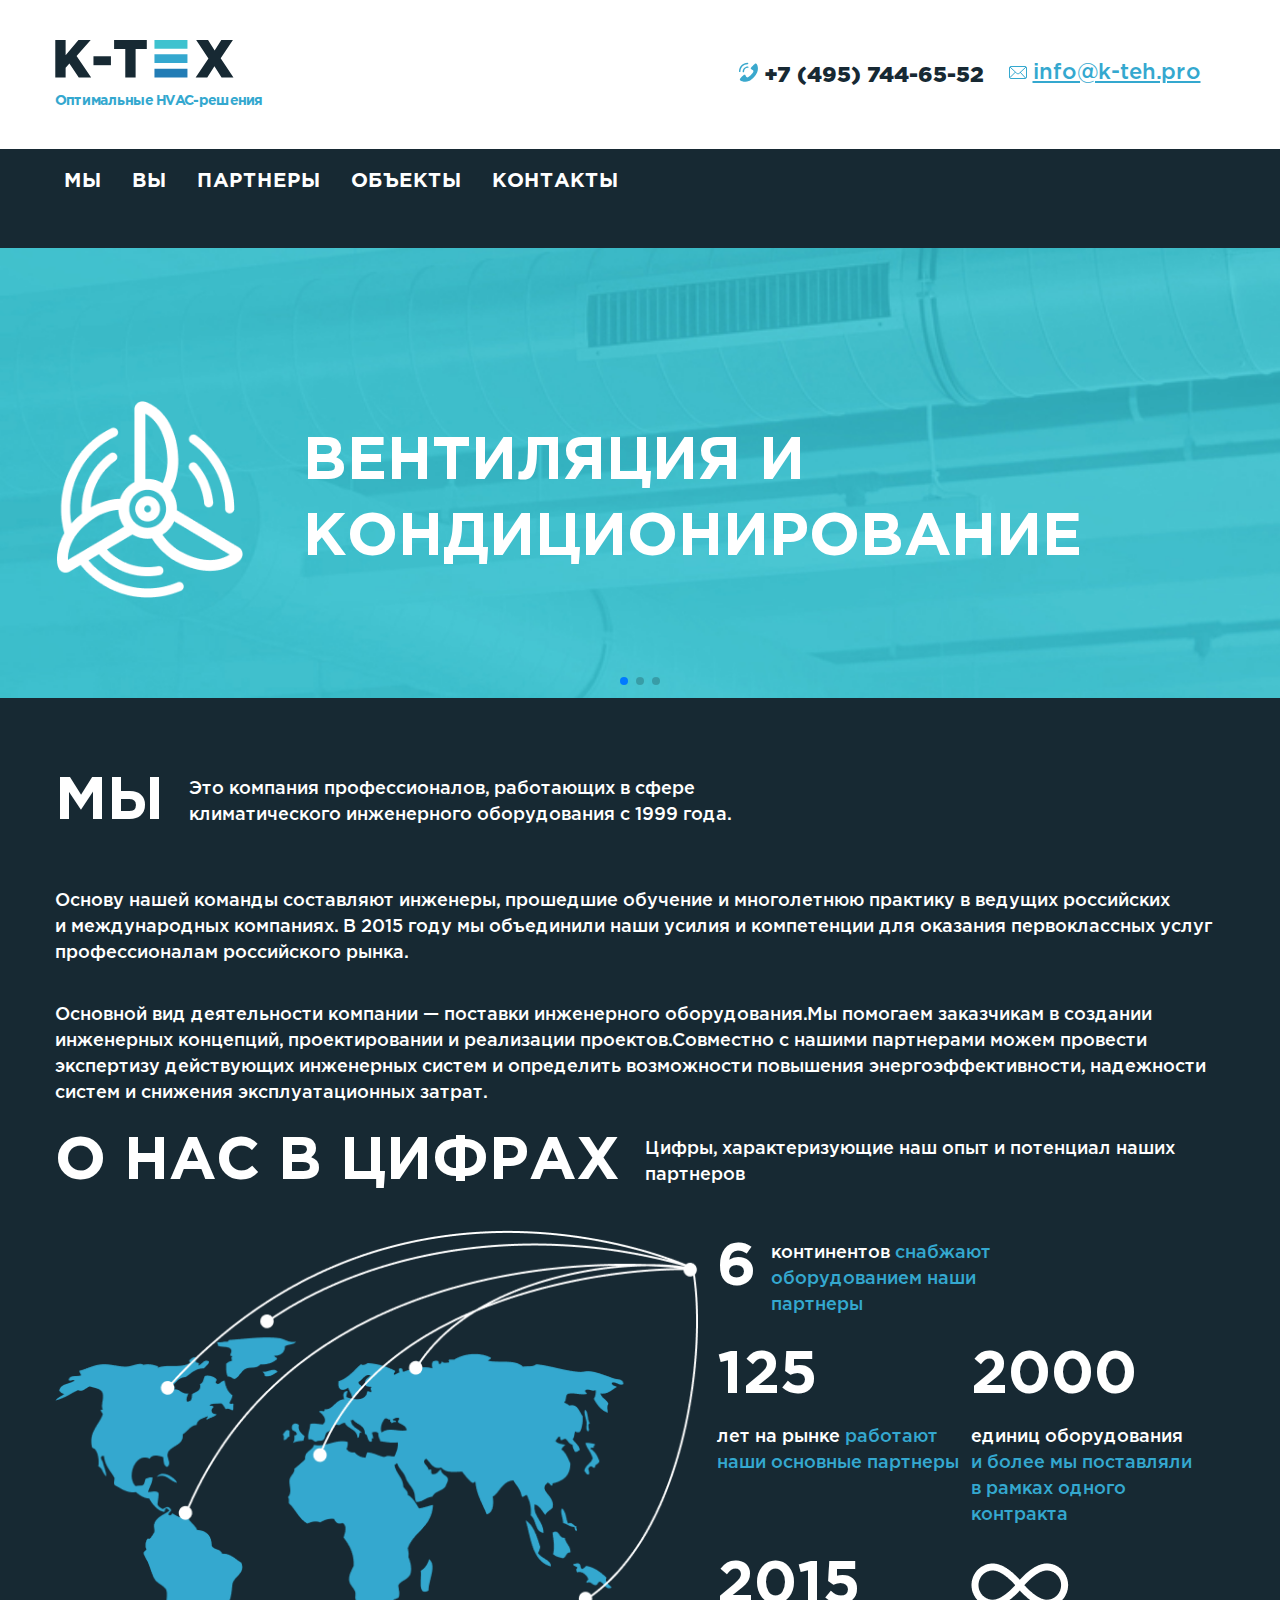
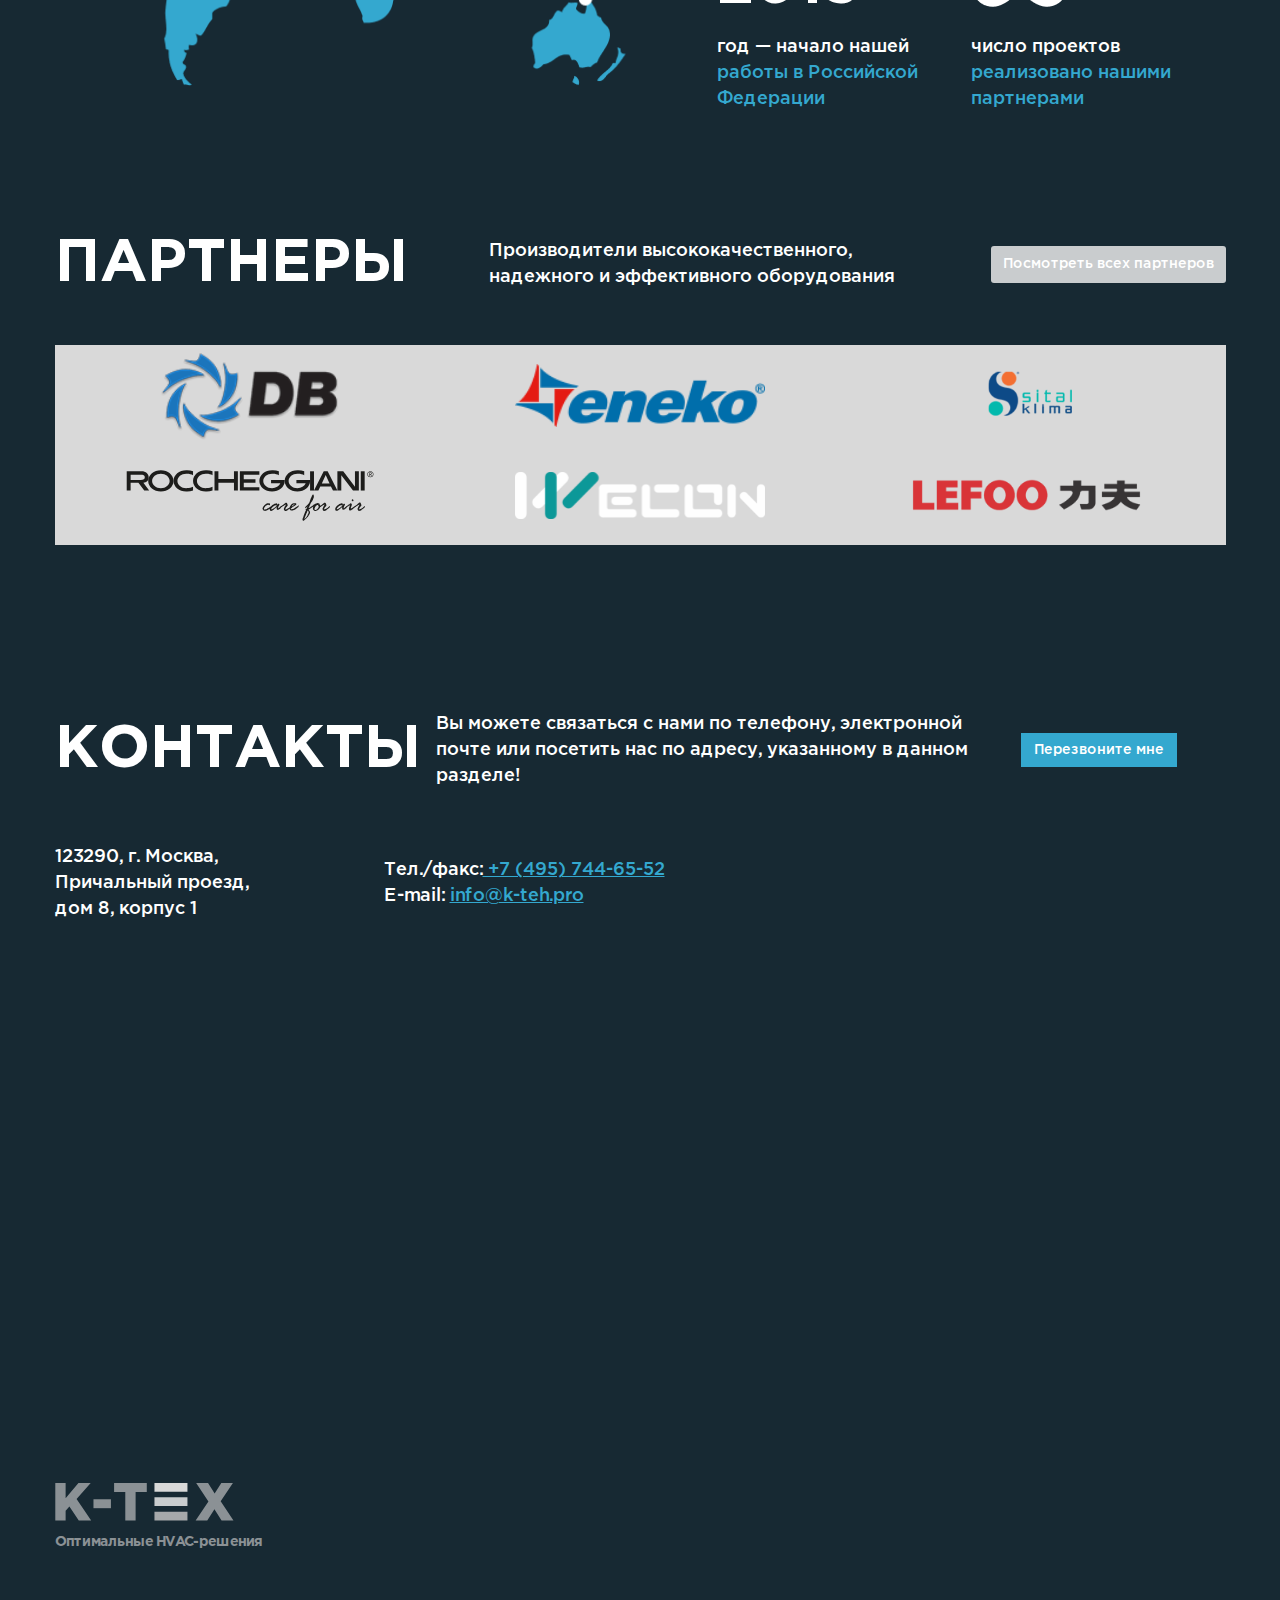
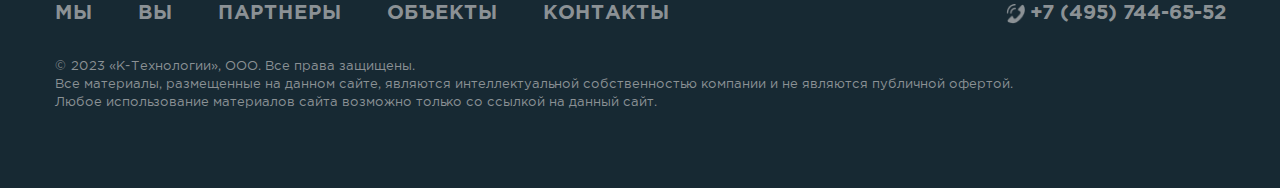
==== index.html @ 94452939 "Initial commit" ====
<!DOCTYPE html>
<html lang="ru">

<head>
  <meta charset="UTF-8">
  <meta name="viewport" content="width=device-width, initial-scale=1.0">
  <meta http-equiv="X-UA-Compatible" content="ie=edge">
  <link rel="icon" href="favicon.ico">
  <link rel="apple-touch-icon" href="images/favicons/apple-touch-icon.png"> 
  <link rel="manifest" href="manifest.webmanifest">
  <link rel="stylesheet" href="./fonts/fonts.css">
  <link rel="stylesheet" href="./index.css">
  <link rel="stylesheet" href="https://cdn.jsdelivr.net/npm/swiper@9/swiper-bundle.min.css" />

  <title>K-TEX</title>

</head>

<body class="body">
  <header>
    <div class="bg-white">
      <div class="container">
        <div class="header__wrap">
          <a href="/" class="logo">
            <img src="./images/logo.svg" alt="Логотип K-TEX">
            <p class="header__moto">Оптимальные HVAC-решения</p>
          </a>
        </div>
        <ul class="header__contacts">
          <li class="header__list">
            <a href="tel:+74957446552" class="header__list_tel"><img class="header__tel" src="./images/tel.svg"
                alt="Телефон компании">+7 (495) 744-65-52</a>
            <a href="tel:+74957446552" class="header__list_tel-mobile"><img class="header__tel" src="./images/tel.svg"
                alt="Телефон компании"></a>
          </li>

          <li class="header__list"><a href="#" class="header__list_mail"><img class="header__mail"
                src="./images/mail.svg" alt="Эл.почта компании">info@k-teh.pro</a>
          </li>
          <!--<li class="header__list"><a href="#"><img class="header__skype" src="./images/skype.svg"
              alt="skype компании"></a>
        </li> -->
        </ul>
        <!-- <button type="button" class="button header__button">Отправить запрос</button> -->
      </div>
    </div>

  </header>

  <div class="bg-black">
    <nav class="navbar">
      <div class="navbar__container">
      <div class="navbar__wrap">
      <div class="burger-menu" id="burger">
        <div class="line"></div>
        <div class="line"></div>
        <div class="line"></div>
      </div>
      <ul class="menu__list" id="menu">
        <li class="menu__list-item"><a class="menu__link" href="#we">мы</a></li>
        <li class="menu__list-item"><a class="menu__link" href="#">вы</a></li>
        <li class="menu__list-item"><a class="menu__link" href="#partners">партнеры</a></li>
        <li class="menu__list-item"><a class="menu__link" href="#">объекты</a></li>
        <li class="menu__list-item"><a class="menu__link" href="#contacts">Контакты</a></li>
      </ul>
    </div>
  </div>
    </nav>
    <div class="popup" id="popup"></div>

    <main class="content">
      <div class="swiper mySwiper">
        <div class="swiper-wrapper">
          <div class="swiper-slide slide1" style="background-image: url(./images/slider_vent.png);">
            <div class="swiper__container">
              <img class="swiper__icon" src="./images/slider-icon-vent.png" alt="">
              <h3 class="swiper__title">Вентиляция и кондициони&shy;рование</h3>
            </div>
          </div>
          <div class="swiper-slide slide2" style="background-image: url(./images/slider_holod.png);">
            <div class="swiper__container">
              <img class="swiper__icon" src="./images/slider-icon-holod.png" alt="">
              <h3 class="swiper__title">Холодоснаб&shy;жение</h3>
            </div>
          </div>
          <div class="swiper-slide slide3" style="background-image: url(./images/slider_prom.png);">
            <div class="swiper__container">
              <img class="swiper__icon" src="./images/slider-icon-prom.png" alt="">
              <h3 class="swiper__title">Оборудование для промыш&shy;ленности</h3>
            </div>
          </div>
        </div>
        <div class="swiper-pagination"></div>
      </div>

      <!-- О компании -->

      <div class="bg-black">
        <div class="company">
          <div class="company__header">
            <h3 class="company__header-main" id="we">Мы</h3>
            <p class="company__header-subheader">Это компания профессионалов, работающих в&nbsp;сфере климатического
              инженерного оборудования с&nbsp;1999&nbsp;года.</p>
          </div>
          <article class="company__text">Основу нашей команды составляют инженеры, прошедшие обучение и&nbsp;многолетнюю
            практику в&nbsp;ведущих российских и&nbsp;международных компаниях. В&nbsp;2015 году мы&nbsp;объединили наши
            усилия и&nbsp;компетенции для оказания первоклассных услуг профессионалам российского рынка.
          </article>

          <article class="company__text">Основной вид деятельности компании&nbsp;&mdash; поставки инженерного
            оборудования.Мы помогаем заказчикам в&nbsp;создании инженерных концепций, проектировании и&nbsp;реализации
            проектов.Совместно с&nbsp;нашими партнерами можем провести экспертизу действующих инженерных систем
            и&nbsp;определить возможности повышения энергоэффективности, надежности систем и&nbsp;снижения
            эксплуатационных затрат.
          </article>

          <div class="company__header">
            <h3 class="company__header-main">О&nbsp;нас в&nbsp;цифрах</h3>
            <p class="company__header-subheader">Цифры, характеризующие наш опыт и&nbsp;потенциал наших партнеров</p>
          </div>

          <!-- О нас -->

          <div class="info">
            <div class="company__wrapper">
              <img class="company__img-desktop" src="./images/map_globe.png" alt="карта мира">
              <img class="company__img-mobile" src="./images/globe_s.png" alt="карта мира">
            </div>
            <div class="company__wrapper">

              <div class="company__info">
                <p class="company__numbers">6</p>
                <p class="company__about">континентов
                  <span class="colortext">снабжают оборудованием наши партнеры</span>
                </p>
              </div>
              <div class="company__info">
                <div class="company__wrapper">
                  <p class="company__numbers">125</p>
                  <p class="company__about">лет на рынке
                    <span class="colortext">работают наши основные партнеры</span>
                  </p>
                </div>
                <div class="company__wrapper">
                  <p class="company__numbers">2000</p>
                  <p class="company__about">единиц оборудования
                    <span class="colortext">и&nbsp;более мы&nbsp;поставляли в&nbsp;рамках одного контракта</span>
                  </p>
                </div>
              </div>
              <div class="company__info">
                <div class="company__wrapper">
                  <p class="company__numbers">2015</p>
                  <p class="company__about">год&nbsp;&mdash; начало нашей
                    <span class="colortext">работы в&nbsp;Российской Федерации</span>
                  </p>
                </div>
                <div class="company__wrapper">
                  <div class="company__numbers-eternity"><img src="./images/eternity.png"></div>
                  <div class="company__numbers-eternity_mobile"><img src="./images/eternity_small.svg"></div>
                  <p class="company__about">число проектов
                    <span class="colortext">реализовано нашими партнерами</span>
                  </p>
                </div>
              </div>

            </div>
          </div>

        </div>
      </div>

      <!-- Партнеры -->

      <section class="partners">
        <div class="partners__wrap">
          <h3 class="partners__title" id="partners">Партнеры</h3>
          <p class="partners__subtitle">Производители высококачественного, надежного и&nbsp;эффективного оборудования
          </p>
          <button type="button" class="partners__button">Посмотреть всех партнеров</button>
        </div>

        <div class="partners__brands">
          <img src="./images/DB-Logo.png" class="partners__img" alt="Данхам Буш логотип" />

          <img src="./images/eneko_logo.png" class="partners__img" alt="Энеко логотип" />

          <img src="./images/Sitalklima-partner.png" class="partners__img" alt="СиталКлима логотип" />

          <img src="./images/roccheggiani_logo.svg" class="partners__img" alt="Рокеджиани логотип" />

          <img src="./images/we-con_logo.svg" class="partners__img" alt="Ви-кон логотип" />

          <img src="./images/lefoo_logo.png" class="partners__img" alt="Лифу логотип" />

        </div>


      </section>

      <!--Контакты -->

      <div class="bg-black">
        <section class="contacts">
          <div class="contacts__wrap">
            <h3 class="contacts__title" id="contacts">Контакты</h3>
            <p class="contacts__subtitle">Вы&nbsp;можете связаться с&nbsp;нами по&nbsp;телефону, электронной почте или
              посетить нас по&nbsp;адресу, указанному в&nbsp;данном разделе!</p>
            <button type="button" class="contacts__button">Перезвоните мне</button>
          </div>

          <div class="contacts__wrap">
            <ul class="contacts__adress">
              <li class="contacts__list">123290, г. Москва,</li>
              <li class="contacts__list">Причальный проезд,</li>
              <li class="contacts__list">дом 8, корпус 1</li>
            </ul>
            <ul class="contacts__adress">
              <li class="contacts__list">Тел./факс:<a href="#"> +7 (495) 744-65-52</a></li>
              <li class="contacts__list">E-mail: <a href="#">info@k-teh.pro</a></li>
            </ul>
          </div>
        </section>
      </div>

      <!--Карта-->

      <div class="map">
        <div class="map__container" id="map">
          <iframe
            src="https://yandex.ru/map-widget/v1/?um=constructor%3A6c395e1fe967c22039230c8a1ad6c000aa62743d9497a46ca9c305fa6a971328&amp;source=constructor"
            width="100%" height="400" frameborder="0"></iframe>
        </div>
      </div>

    </main>



    <footer class="footer">
      <div class="footer__container">
        <div class="logo__wrap">
          <a href="/" class="logo">
            <img src="./images/logo_footer.svg" alt="Логотип K-TEX">
            <p class="footer__moto">Оптимальные HVAC-решения</p>
          </a>
        </div>


        <div class="footer__menu">

          <!-- Меню футер -->

          <nav class="menu-grey">
            <a href="#">мы</a>
            <a href="#">вы</a>
            <a href="#">партнеры</a>
            <a href="#">объекты</a>
            <a href="#">Контакты</a>
          </nav>
          <div class="menu__wrap">
            <img class="menu-grey-img" src="./images/tel_grey.png" alt="телефон">
            <a href="tel:+74957446552" class="menu-grey-tel"> +7 (495) 744-65-52</a>
          </div>

        </div>
        <p class="footer__copyright">&copy;&nbsp;2023 &laquo;К-Технологии&raquo;, ООО. Все права защищены.</p>
        <p class="footer__copyright">Все материалы, размещенные на&nbsp;данном сайте, являются интеллектуальной
          собственностью компании и&nbsp;не&nbsp;являются публичной офертой.</p>
        <p class="footer__copyright">Любое использование материалов сайта возможно только со&nbsp;ссылкой на&nbsp;данный
          сайт.</p>
      </div>
    </footer>
    <!-- Swiper JS -->
    <script src="https://cdn.jsdelivr.net/npm/swiper@9/swiper-bundle.min.js"></script>

    
    <script async src="/index.js"></script>


</body>

</html>
---- fonts/fonts.css ----
@font-face {
    font-family: 'Gotham Pro';
    font-display: swap;
    font-style: normal;
    font-weight: normal;
    src: local('Gotham Pro'),
        url('/fonts/gothampro.ttf') format('ttf'),
        url('/fonts/GothamPro.woff2') format('woff2'),
        url('/fonts/GothamPro.woff') format('woff');
}

@font-face {
    font-family: 'Gotham Pro';
    font-display: swap;
    font-style: normal;
    font-weight: 500;
    src: 
        url('/fonts/gothampro_medium.ttf') format('ttf'),
        url('/fonts/GothamPro-Medium.woff2') format('woff2'),
        url('/fonts/GothamPro-Medium.woff') format('woff');
}

@font-face {
    font-family: 'Gotham Pro';
    font-display: swap;
    font-style: normal;
    font-weight: 700;
    src:
        url('/fonts/gothampro_bold.ttf') format('ttf'),
        url('/fonts/GothamPro-Bold.woff2') format('woff2'),
        url('/fonts/GothamPro-Bold.woff') format('woff');
}

@font-face {
    font-family: 'Gotham Pro';
    font-display: swap;
    font-style: normal;
    font-weight: 900;
    src:
        url('/fonts/gothampro_black.ttf') format('ttf'),
        url('/fonts/GothamPro-Black.woff2') format('woff2'),
        url('/fonts/GothamPro-Black.woff') format('woff');
}
---- index.css ----
@import url(./vendor/normalize.css);

html, body {
    position: relative;
}

* {
    margin: 0;
    padding: 0;
    box-sizing: border-box;
}

.body {
    background: #FFFFFF;
    font-family: 'Gotham Pro', 'Arial', sans-serif;
    margin: 0;
    padding: 0;
    box-sizing: border-box;
    height: 100vh;
    width: 100%;
    position: relative;
    /*overflow: hidden; */
}

.container {
    max-width: 1171px;
    margin: 0 auto;
    display: flex;
    justify-content: space-between;
    align-items: center;
    padding: 40px 0;
}

.header__wrap {
    display: flex;
    flex-direction: column;
    justify-content: flex-start;
}

.logo {
    width: 100%;
    text-decoration: none;
    display: block;
    object-fit: contain;
}

.header__moto {
    color: #34A8CF;
    font-family: 'Gotham Pro';
    font-style: normal;
    font-weight: 700;
    font-size: 14px;
    line-height: 16px;
    padding-top: 10px;
    margin: 0;
    text-decoration: none;
    letter-spacing: -0.05em;
    max-width: 210px;
}

.header__contacts {
    display: flex;
    justify-content: space-between;
    align-items: center;
    padding: 0;
    margin: 0;
    text-decoration: none;
}

.header__list {
    list-style: none;
    margin-right: 25px;
    margin-left: 0;
}

.header__list_tel {
    font-weight: 900;
    font-size: 22px;
    line-height: 14px;
    color: #172933;
    text-decoration: none;
}

.header__list_tel-mobile {
    display: none;
}

.header__tel {
    width: 19px;
    height: 20px;
    margin-right: 6px;
}

.header__mail {
    width: 18px;
    height: 13px;
    margin-right: 6px;
}

.header__skype {
    width: 25px;
    height: 25px;
}

.header__list_mail {
    font-style: normal;
    font-weight: 500;
    font-size: 22px;
    line-height: 14px;
    text-decoration-line: underline;
    color: #34A8CF;
}

.button {
    width: 163px;
    height: 37px;
}

.header__button {
    background: #34A8CF;
    border-radius: 3px;
    font-style: normal;
    font-weight: 500;
    font-size: 14px;
    line-height: 14px;
    color: #FFFFFF;
    border-color: #34A8CF;
}

.navbar {
    position: relative;
    left: 0;
    top: 0;
    width: 100%;
    height: 75px;
}

.navbar__container {
    width: 100%;
    max-width: 1171px;
    margin: 0 auto;
    height: 100%;
    padding: 23px 0;
}

.navbar__wrap {
    display: flex;
    justify-content: space-between;
    flex-direction: row;
    align-items: flex-start;
    height: 100%;
}

.bg-black {
    background-color: #172933;
}

.bg-white {
    background-color: #FFFFFF;
}

.popup {
    display: none;
}

.burger-menu {
    display: none;
    flex-direction: column;
    cursor: pointer;
    margin-right: 10px;
  }

  .line {
    width: 25px;
    height: 3px;
    background-color: #FFFFFF;
    margin: 3px;
    cursor: pointer;
  }

  .line:hover {
    color: #34A8CF;
    cursor: pointer;
  }

.menu__list {
    list-style: none;
    display: flex;
    gap: 30px;
    justify-content: space-between;
    align-items: center;
    margin: 0;
    padding: 0;
}

.menu__list-item {
    font-style: normal;
    font-weight: 700;
    font-size: 20px;
    line-height: 19px;
    text-transform: uppercase;
    color: #FFFFFF;
}

.menu__link {
    text-decoration: none;
    font-style: normal;
    font-weight: 700;
    font-size: 20px;
    line-height: 19px;
    color: #FFFFFF;
    cursor: pointer;
}

.menu__link:hover {
    cursor: pointer;
    color: #34A8CF;
}

.menu__img {
    width: 22px;
    height: 22px;
    cursor: pointer;
}

.menu__img:hover {
    cursor: pointer;
    color: #34A8CF;
}

.swiper {
    width: 100%;
    height: auto;
}

.swiper-slide {
    text-align: center;
    font-size: 18px;
    background: no-repeat;
    display: flex;
    justify-content: center;
    align-items: center;
    background-size: cover;
    background-position: center;
    object-fit: cover;

}

.swiper .swiper-slide {
    height: 450px;
    line-height: 300px;
}

.swiper__container {
    max-width: 1171px;

    display: flex;
    justify-content: center;
    align-items: center;
    margin: 153px auto 130px;
    gap: 60px;
}


.swiper__icon {
    width: 186px;
    display: block;
}

.swiper__title {
    font-style: normal;
    font-weight: 700;
    font-size: 60px;
    line-height: 76px;
    text-transform: uppercase;
    color: #FFFFFF;
    margin: 0;
    max-width: 920px;
    text-align: left;
}

.content {
    width: 100%;
    margin: 0;
    padding: 0;
    min-width: 320px;

}

.navbar {
    display: flex;
    margin: 0 auto;
    max-width: 1171px;
    width: 90%;
    height: 99px;
}

.navbar_tab {
    padding-left: 74px;
    font-weight: 500;
    font-size: 18px;
    line-height: 22px;
    color: #172933;
    align-items: center;
    background-position: 20px center;
    background-repeat: no-repeat;
    display: flex;
    flex-grow: 1;
    text-decoration: none;
    border-bottom: 6px #D9D9D9 solid;
    width: 33%;
    box-sizing: border-box;
    position: relative;
    transition: all .5s;
}

.navbar .navbar_tab::before {
    margin-left: -1px;
    border-width: 20px;
}

.navbar .navbar_tab::before {
    content: '';
    position: absolute;
    left: 20px;
    bottom: 65px;
    border: solid transparent;
    -webkit-transition: all .1s;
    -moz-transition: all .1s;
    transition: all .1s;
}

.navbar .navbar_tab::after {
    content: '';
    position: absolute;
    left: 20px;
    bottom: 65px;
    border: solid transparent;
    -webkit-transition: all .1s;
    -moz-transition: all .1s;
    transition: all .1s;
}

.navbar_tab:hover {
    cursor: pointer;
    color: #34A8CF;
    border-bottom: 6px solid #34A8CF;

}

.navbar_tab:active {
    color: #34A8CF;
    border-bottom: 6px solid #34A8CF;
}

.tab1 {
    background-image: url(./images/vent.svg);
}

.tab1:hover {
    cursor: pointer;
    color: #34A8CF;
    border-bottom: 6px solid #34A8CF;
    filter: hue-rotate(28deg)
}

.tab1:active {
    color: #34A8CF;
    border-bottom: 6px solid #34A8CF;
    filter: hue-rotate(28deg)
}

.tab2 {
    background-image: url(./images/holod.svg);
}

.tab2:hover {
    cursor: pointer;
    color: #34A8CF;
    border-bottom: 6px solid #34A8CF;
    filter: hue-rotate(28deg)
}

.tab2:active {
    color: #34A8CF;
    border-bottom: 6px solid #34A8CF;
    filter: hue-rotate(28deg)
}

.tab3 {
    background-image: url(./images/prod.svg);
}

.tab3:hover {
    cursor: pointer;
    color: #34A8CF;
    border-bottom: 6px solid #34A8CF;
    filter: hue-rotate(28deg)
}

.tab3:active {
    color: #34A8CF;
    border-bottom: 6px solid #34A8CF;
    filter: hue-rotate(28deg)
}

.info {
    width: 100%;
    margin: 0 auto;
    padding-bottom: 25px;
}

.company {
    display: block;
    width: 100%;
    max-width: 1171px;
    /*background-color: #172933;*/
    margin: 0 auto;
    padding: 66px 0 0 0;
}

.company__header {
    color: #FFFFFF;
    display: flex;
    flex-direction: row;
    justify-content: flex-start;
    align-items: center;
    padding-bottom: 30px;
    margin: 0;
    gap: 25px;
}

.company__header-main {
    font-weight: 700;
    font-size: 60px;
    line-height: 76px;
    text-transform: uppercase;
    margin: 0;
    padding: 0;
    display: block;
    text-align: left;
}

.company__header-subheader {
    font-weight: 500;
    font-size: 18px;
    line-height: 26px;
    margin: 0;
    padding: 0;
    max-width: 570px;
    display: block;
    text-align: left;
}

.company__text {
    color: #FFFFFF;
    font-style: normal;
    font-weight: 500;
    font-size: 18px;
    line-height: 26px;
    margin: 0;
    padding: 18px 0;
}

.company__img-desktop {
    display: block;
    width: 662px;
    height: 456px;
    padding-right: 19px;
}

.company__img-mobile {
    display: none;
    width: 100%;
    padding: 40px 0 30px 0;
}

.company__info {
    display: flex;
    align-items: start;
    justify-content: flex-start;
    margin-bottom: 20px;
}

.company__row {
    display: flex;
}

.company__numbers {
    font-style: normal;
    font-weight: 700;
    font-size: 60px;
    line-height: 76px;
    text-transform: uppercase;
    color: #FFFFFF;
    margin: 0 15px 0 0;
    padding: 0;
}

.company__numbers-eternity {
    padding-top: 15px;
    display: block;
    color: #FFFFFF;
    /* object-fit: cover;*/
    height: 76px;
    width: 90px;
}

.company__numbers-eternity_mobile {
    display: none;
    width: 60px;
    height: 48px;
    padding-top: 10px;
}

.company__about {
    font-weight: 500;
    font-size: 18px;
    line-height: 26px;
    color: #FFFFFF;
    margin: 0 10px 0 0;
    padding: 0;
    max-width: 280px;
    padding-top: 10px;
}

.colortext {
    color: #34A8CF;
}

.company__wrapper {
    display: flex;
    flex-direction: column;
    align-items: self-start;
}

.info {
    display: flex;
}

.partners {
    /*background-color: #FFFFFF;*/
    max-width: 1171px;
    width: 100%;
    margin: 0 auto;
}

.partners__title {
    font-weight: 700;
    font-size: 60px;
    line-height: 76px;
    text-transform: uppercase;
    color: #FFFFFF;
    margin: 0;
    /*padding: 0 15px 0 0;*/
}

.partners__subtitle {
    font-weight: 500;
    font-size: 18px;
    line-height: 26px;
    color: #FFFFFF;
    width: 420px;
}

.partners__wrap {
    display: flex;
    justify-content: space-between;
    align-items: center;
    padding: 69px 0 43px 0;
}

.partners__button {
    font-weight: 500;
    font-size: 14px;
    line-height: 14px;
    color: #FFFFFF;
    background-color: #C9CCCE;
    border-radius: 3px;
    border: #C9CCCE;
    width: 235px;
    height: 37px;
    text-decoration: none;
    text-align: center;
    padding: 10px;
}

.partners__brands {
    display: grid;
    grid-template-columns: repeat(3, 1fr);
    background-color: #D9D9D9;
    margin-bottom: 90px;
    align-items: center;
}

.partners__img {
    width: 250px;
    height: 100px;
    object-fit: contain;
    align-self: center;
    justify-self: center;
}

.contacts {
    /*background-color: #172933;*/
    display: block;
    width: 100%;
    max-width: 1171px;
    margin: 0 auto;
    padding: 76px 0 20px 0;
}

.contacts__wrap {
    display: flex;
    justify-content: flex-start;
    align-items: center;
    padding-bottom: 55px;
}

.contacts__title {
    font-weight: 700;
    font-size: 60px;
    line-height: 76px;
    text-transform: uppercase;
    color: #FFFFFF;
    margin: 0;
    padding: 0;
}

.contacts__subtitle {
    font-weight: 500;
    font-size: 18px;
    line-height: 26px;
    color: #FFFFFF;
    margin: 0;
    padding: 0 17px 0 15px;
    width: 600px;
}

.contacts__button {
    font-weight: 500;
    font-size: 14px;
    line-height: 14px;
    color: #FFFFFF;
    background-color: #34A8CF;
    border: none;
    text-decoration: none;
    text-align: center;
    padding: 10px;
    width: 156px;
}

.contacts__adress {
    color: #FFFFFF;
    margin: 0;
    padding: 0;
}

.contacts__list {
    color: #FFFFFF;
    list-style: none;
    margin: 0;
    padding: 0;
    padding-right: 135px;
    font-weight: 500;
    font-size: 18px;
    line-height: 26px;
}

.contacts__list a {
    color: #34A8CF;
}

.map {
    width: 100%;
    margin: 0 auto;

}

.footer {
    margin: 0;

}

.footer__container {
    max-width: 1171px;
    margin: 0 auto;
    padding: 80px 0 76px 0;
}

.logo__wrap {
    display: flex;
    padding-bottom: 54px;
}

.footer__moto {
    font-weight: 700;
    font-size: 14px;
    line-height: 16px;
    color: #8B9195;
    margin: 0;
    padding: 0;
    padding-top: 8px;
    text-decoration: none;
    letter-spacing: -0.05em;
}

.menu-grey {
    font-weight: 700;
    font-size: 20px;
    line-height: 19px;
    text-transform: uppercase;
    color: #8B9195;
    margin: 0;
    padding: 0;
    text-decoration: none;
    display: flex;
    justify-content: space-between;
}

.menu-grey a {
    text-decoration: none;
    color: #8B9195;
    padding-right: 45px;
}

.footer__menu {
    display: flex;
    justify-content: space-between;
    padding-bottom: 34px;
}

.menu-grey-img {
    width: 19px;
    height: 20px;
}

.menu-grey-tel {
    font-weight: 700;
    font-size: 20px;
    line-height: 19px;
    text-transform: uppercase;
    color: #8B9195;
    margin: 0;
    padding: 0;
    padding-left: 5px;
    text-decoration: none;
}

.menu__wrap {
    display: flex;
    font-weight: 700;
    font-size: 20px;
    line-height: 19px;
    text-transform: uppercase;
    color: #8B9195;
    margin: 0;
    padding: 0;
    text-decoration: none;
}


.footer__copyright {
    font-weight: 400;
    font-size: 13px;
    line-height: 18px;
    color: #8B9195;
    margin: 0;
    padding: 0;
}

@media (max-width: 1180px) {
    .container {
        max-width: 909px;
    }

    .navbar {
        max-width: 909px;
        flex-wrap: nowrap;
    }



    .swiper__container {
        max-width: 909px;
    }

    .swiper__title {
        font-size: 36px;
        line-height: 46px;
        max-width: 514px;
    }

    .company {
        max-width: 909px;
    }

    .partners {
        max-width: 909px;
    }

    .contacts {
        max-width: 909px;
    }

    .footer__container {
        max-width: 909px;
    }


}

@media (max-width: 990px) {
    .container {
        max-width: 665px;
    }

    .header__list {
        margin-right: 0;
    }

    .header__list_mail {
        display: none;
    }

    .navbar {
        max-width: 665px;

    }

    .swiper .swiper-slide {
        height: 270px;
        line-height: 300px;
    }

    .swiper__title {
        font-size: 36px;
        line-height: 46px;
        max-width: 514px;
    }

    .swiper__container {
        max-width: 665px;
        margin: 92px auto 79px;
        gap: 40px;
    }

    .swiper__icon {
        width: 115px;
    }

    .company {
        max-width: 665px;
        padding-top: 55px;
    }

    .company__header {
        flex-direction: column;
        justify-content: space-between;
        align-items: flex-start;
        padding: 0;
        gap: 20px;
    }

    .company__text {
        padding-top: 22px;
        padding-bottom: 0;
    }

    .company__header-subheader {
        max-width: 665px;
    }

    .company__img-desktop {
        display: none;
    }

    .company__img-mobile {
        display: block;
    }

    .company__numbers-eternity {
        display: none;
    }

    .company__numbers-eternity_mobile {
        display: block;
    }

    .info {
        flex-direction: column;
    }

    .company__about {
        max-width: 314px;
        margin-bottom: 40px;
    }

    .partners {
        max-width: 665px;
    }

    .partners__wrap {
        align-items: flex-start;
        flex-wrap: wrap;
        padding-top: 61px;
        padding-bottom: 30px;

    }

    .partners__title {
        flex-shrink: 0;

    }

    .partners__brands {
        grid-template-columns: repeat(2, 1fr);
        margin-bottom: 70px;
    }

    .contacts {
        max-width: 665px;
        padding-top: 60px;
        padding-bottom: 40px;
    }

    .contacts__wrap {
        flex-wrap: wrap;
        justify-content: space-between;
        align-items: flex-start;
        padding-bottom: 34px;
    }

    .contacts__title {
        flex-shrink: 0;
    }

    .contacts__subtitle {
        max-width: 460px;
        padding: 0;
    }

    .contacts__list {
        padding-right: 0;
    }


    .footer__container {
        max-width: 665px;
        padding: 60px 0 50px 0;
    }

    .footer__menu {
        flex-wrap: wrap;
    }

    .menu__wrap {
        padding-top: 46px;
    }

}

@media (max-width: 665px) {
    .container {
        max-width: 280px;
        padding-top: 24px;
        padding-bottom: 24px;
    }

    .header__list_tel {
        display: none;
    }

    .header__list_tel-mobile {
        display: block;
    }

    .header__moto {
        font-weight: 700;
        font-size: 12px;
        line-height: 9px;
    }

    .burger-menu {
        display: block;
      }
      
    .navbar {
       /* max-width: 280px; 
        flex-direction: column; 
        display: block;
        position: absolute;
        right: 0;
        top: 100px;
        left: 0;
        bottom: 0;
        z-index: 10;
        width: 100%;
        height: 100vh;
        background-color: #172933; */
    }

   .navbar__wrap .menu__list {
        display: none;
    }

    .popup {
        position: fixed;
        top: 150px;
        left: -100%;
        width: 100%;
        height: 100%;
        background-color: #172933;
        z-index: 100;
        display: flex;
        transition: .3s;
    }

    .popup.open {
        left: 0;
    }
    .popup .menu__list {
        width: 100%;
        height: 100%;
        display: flex;
        flex-direction: column;
        align-items: center;
        justify-content: start;
        overflow: auto;
    }
    .menu__list-item {
        line-height: 24px;

    }

    .menu__link {
        display: block;
        padding: 17px 20px;
        line-height: 24px;
    }

    .menu__img {
        display: none;
    }

    body.noscroll {
        overflow: hidden;
    }

    .swiper__container {
        max-width: 280px;
        flex-direction: column;
        justify-content: flex-start;
        align-items: flex-start;
        margin: 35px auto 35px;
        gap: 18px;
    }

    .swiper__title {
        font-size: 30px;
        line-height: 36px;
        max-width: 279px;
        word-wrap: break-word;
        overflow-wrap: break-word;
    }

    .swiper__icon {
        width: 92px;
    }

    .company {
        max-width: 280px;
        padding-top: 0;
    }

    .company__header-main {
        font-size: 40px;
        line-height: 50px;
        padding-top: 30px;
    }

    .company__header-subheader {
        font-size: 14px;
        line-height: 20px;
    }

    .company__text {
        font-size: 14px;
        line-height: 20px;
    }

    .company__numbers {
        font-size: 38px;
        line-height: 48px;
    }

    .company__about {
        font-size: 14px;
        line-height: 20px;
        max-width: 240px;
        margin: 0;
    }



    .partners {
        max-width: 280px;
    }

    .partners__wrap {
        padding-top: 30px;
        padding-bottom: 20px;
    }

    .partners__title {
        font-size: 40px;
        line-height: 50px;
    }

    .partners__subtitle {
        font-size: 14px;
        line-height: 20px;
        padding-top: 20px;
        padding-bottom: 15px;
    }

    .partners__brands {
        grid-template-columns: repeat(1, 1fr);
        margin-bottom: 40px;
    }

    .contacts {
        max-width: 280px;
        padding-top: 35px;
        padding-bottom: 29px;
    }

    .contacts__wrap {
        padding-bottom: 25px;
    }

    .contacts__wrap:nth-child(2) {
        padding-bottom: 0;
    }

    .contacts__title {
        font-size: 30px;
        line-height: 36px;
    }

    .contacts__subtitle {
        font-size: 14px;
        line-height: 22px;
        margin-top: 12px;
        margin-bottom: 19px;
    }

    .contacts__list {
        font-size: 14px;
        line-height: 22px;
    }

    .contacts__adress {
        margin-bottom: 7px;
    }



    .footer__container {
        max-width: 280px;
        padding-top: 39px;
        padding-bottom: 34px;
    }

    .logo__wrap {
        padding-bottom: 36px;
    }

    .menu-grey {
        font-size: 16px;
        line-height: 20px;
        flex-wrap: wrap;
    }

    .menu-grey a {
        padding-right: 20px;
    }

    .menu__wrap {
        padding-top: 40px;
    }

    .menu-grey-tel {
        font-size: 18px;
        line-height: 14px;
    }

    .menu-grey-img {
        width: 15px;
        height: 16px;
    }

    .footer__copyright {
        font-size: 11px;
        line-height: 16px;
    }
}
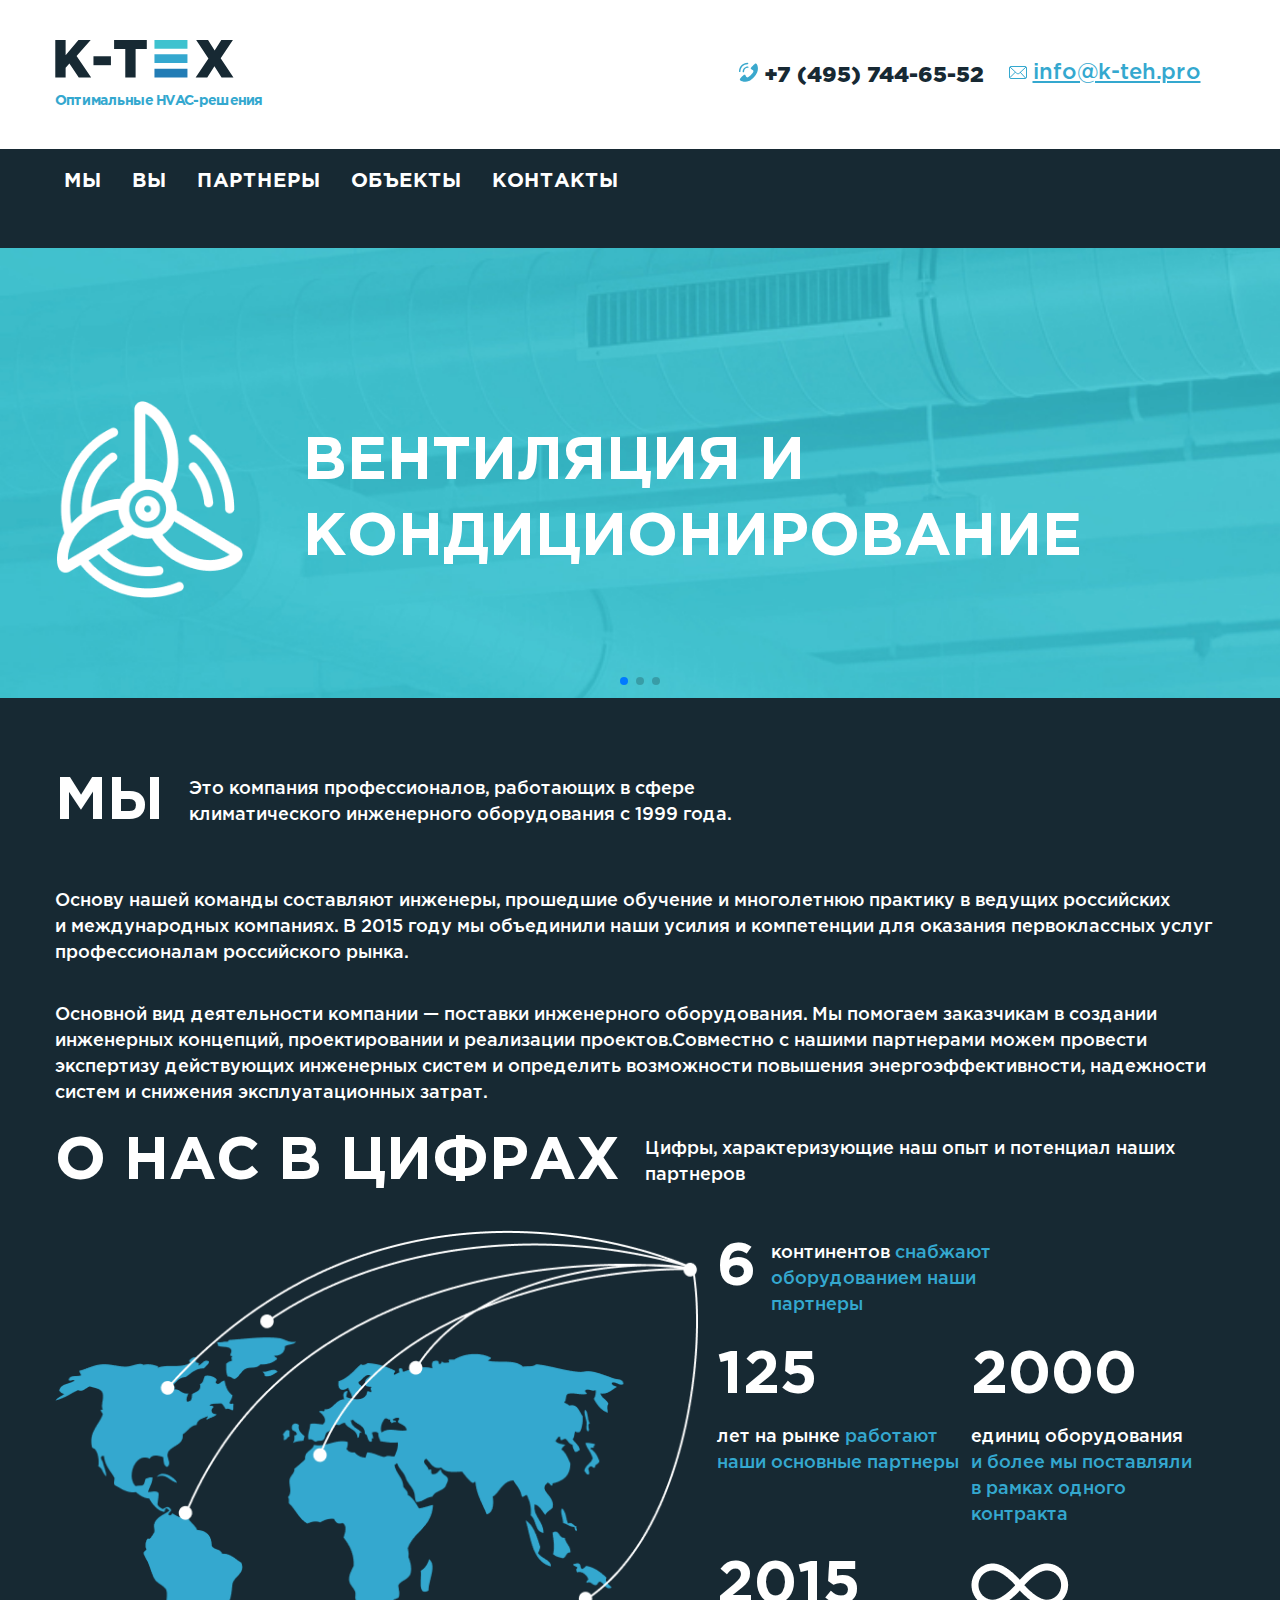
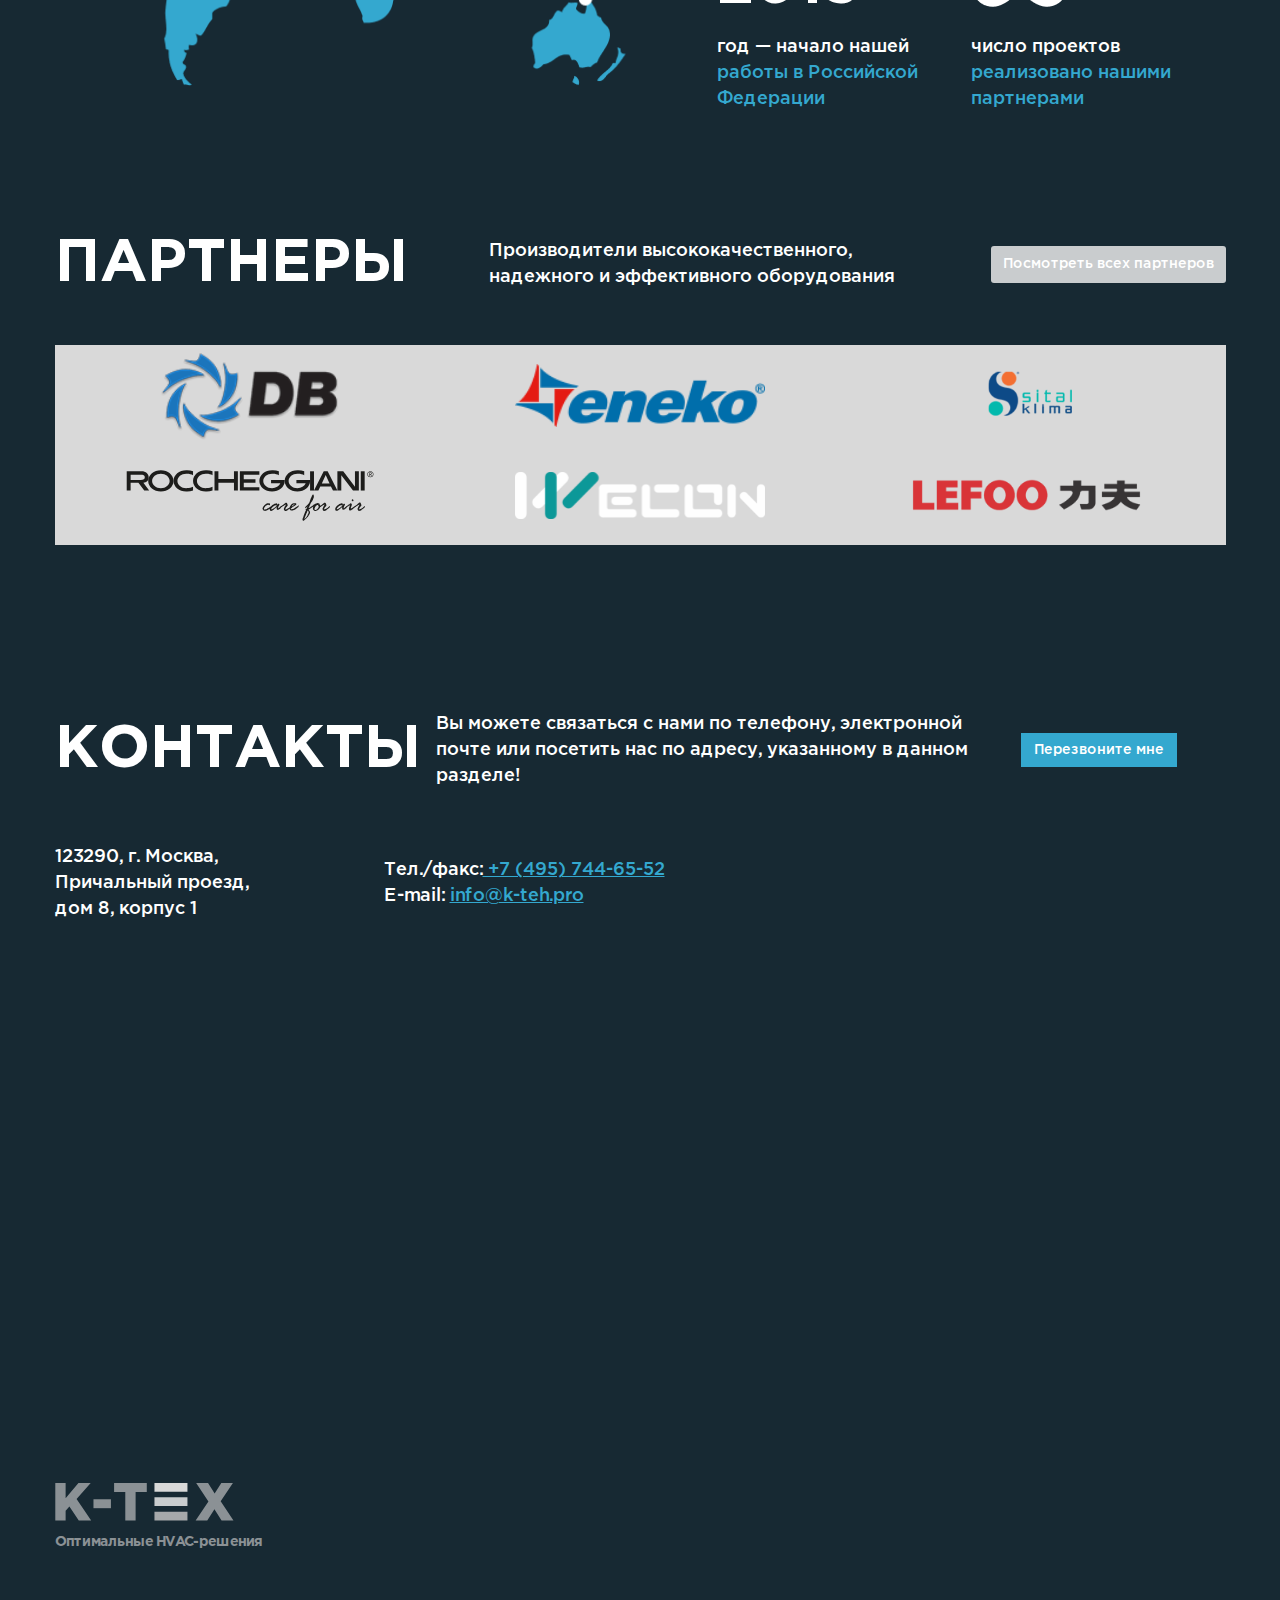
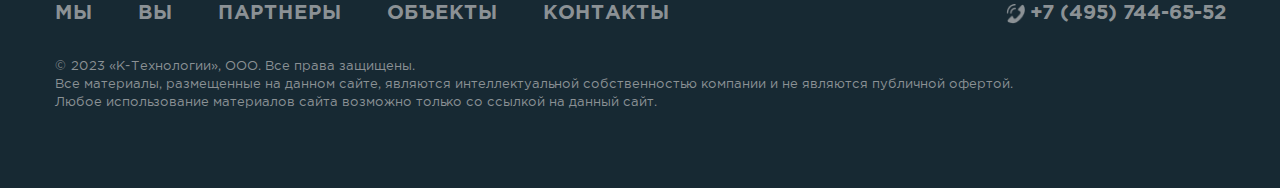
==== commit 6309b55c: "new page about, added style for about" ====
--- a/index.html
+++ b/index.html
@@ -108,7 +108,7 @@
           </article>
 
           <article class="company__text">Основной вид деятельности компании&nbsp;&mdash; поставки инженерного
-            оборудования.Мы помогаем заказчикам в&nbsp;создании инженерных концепций, проектировании и&nbsp;реализации
+            оборудования. Мы помогаем заказчикам в&nbsp;создании инженерных концепций, проектировании и&nbsp;реализации
             проектов.Совместно с&nbsp;нашими партнерами можем провести экспертизу действующих инженерных систем
             и&nbsp;определить возможности повышения энергоэффективности, надежности систем и&nbsp;снижения
             эксплуатационных затрат.
--- a/index.css
+++ b/index.css
@@ -168,20 +168,20 @@
     flex-direction: column;
     cursor: pointer;
     margin-right: 10px;
-  }
-
-  .line {
+}
+
+.line {
     width: 25px;
     height: 3px;
     background-color: #FFFFFF;
     margin: 3px;
     cursor: pointer;
-  }
-
-  .line:hover {
+}
+
+.line:hover {
     color: #34A8CF;
     cursor: pointer;
-  }
+}
 
 .menu__list {
     list-style: none;
@@ -779,8 +779,6 @@
         flex-wrap: nowrap;
     }
 
-
-
     .swiper__container {
         max-width: 909px;
     }
@@ -806,8 +804,6 @@
     .footer__container {
         max-width: 909px;
     }
-
-
 }
 
 @media (max-width: 990px) {
@@ -825,7 +821,6 @@
 
     .navbar {
         max-width: 665px;
-
     }
 
     .swiper .swiper-slide {
@@ -905,12 +900,10 @@
         flex-wrap: wrap;
         padding-top: 61px;
         padding-bottom: 30px;
-
     }
 
     .partners__title {
         flex-shrink: 0;
-
     }
 
     .partners__brands {
@@ -983,10 +976,10 @@
 
     .burger-menu {
         display: block;
-      }
-      
+    }
+
     .navbar {
-       /* max-width: 280px; 
+        /* max-width: 280px; 
         flex-direction: column; 
         display: block;
         position: absolute;
@@ -1000,7 +993,7 @@
         background-color: #172933; */
     }
 
-   .navbar__wrap .menu__list {
+    .navbar__wrap .menu__list {
         display: none;
     }
 
@@ -1019,6 +1012,7 @@
     .popup.open {
         left: 0;
     }
+
     .popup .menu__list {
         width: 100%;
         height: 100%;
@@ -1028,9 +1022,9 @@
         justify-content: start;
         overflow: auto;
     }
+
     .menu__list-item {
         line-height: 24px;
-
     }
 
     .menu__link {
@@ -1101,8 +1095,6 @@
         margin: 0;
     }
 
-
-
     .partners {
         max-width: 280px;
     }
@@ -1164,8 +1156,6 @@
         margin-bottom: 7px;
     }
 
-
-
     .footer__container {
         max-width: 280px;
         padding-top: 39px;
@@ -1204,4 +1194,240 @@
         font-size: 11px;
         line-height: 16px;
     }
+}
+
+/* For about.html page*/
+
+.about {
+    width: 100%;
+    margin: 0 auto;
+    padding: 0;
+    display: block;
+    min-width: 320px;
+}
+
+.about__bg {
+    background-color: #34A8CF;
+}
+
+.about__header {
+    display: flex;
+    justify-content: space-between;
+    gap: 43px;
+    margin: 0 auto;
+    padding: 0;
+    width: 100%;
+    max-width: 1171px;
+    color: #FFFFFF;
+    flex-shrink: 0;
+    padding-top: 66px;
+    padding-bottom: 53px;
+}
+
+.about__header_big {
+    font-size: 130px;
+    font-style: normal;
+    font-weight: 700;
+    line-height: 130px;
+    /* 100% */
+    text-transform: uppercase;
+}
+
+.about__header_small {
+    font-size: 40px;
+    font-style: normal;
+    font-weight: 700;
+    line-height: 55px;
+    /* 137.5% */
+    text-transform: uppercase;
+}
+
+.about__article {
+    display: flex;
+    flex-wrap: wrap;
+    font-size: 18px;
+    font-style: normal;
+    font-weight: 500;
+    line-height: 26px;
+    color: #172933;
+    margin: 0 auto;
+    padding: 0;
+    width: 100%;
+    max-width: 1171px;
+    margin-top: 82px;
+    margin-bottom: 72px;
+}
+
+.about__box {
+    display: flex;
+    justify-content: space-between;
+    gap: 50px;
+    margin: 0;
+    margin-top: 27px;
+    padding: 0;
+}
+
+.about__wrap {
+    margin: 0 auto 20px;
+    padding: 0;
+    max-width: 600px;
+}
+
+.about__article__text {
+    display: block;
+    margin: 0;
+    padding: 0;
+}
+
+.about__article__text:nth-child(1) {
+    margin-bottom: 15px;
+}
+
+.about__subheader {
+    font-size: 24px;
+    font-style: normal;
+    font-weight: 700;
+    line-height: 30px;
+    margin: 0 0 22px 0;
+    position: relative;
+    padding-left: 30px;
+}
+
+.about__subheader::before {
+    content: url(./images/gear.svg);
+    position: absolute;
+    width: 30px;
+    height: 30px;
+    top: 0;
+    left: -20px;
+}
+
+.about__list-items {
+    font-size: 14px;
+    font-style: normal;
+    font-weight: 400;
+    line-height: 22px;
+}
+
+.business {
+    margin: 0 auto;
+    padding: 0;
+}
+
+.business__wrap {
+    margin: 80px auto 90px;
+    max-width: 1171px;
+    border-bottom: 2px solid #D9D9D9;
+}
+
+.business__box {
+    margin: 0 auto;
+    display: flex;
+    justify-content: flex-start;
+    align-items: flex-start;
+    gap: 48px;
+}
+
+.business__img_vent {
+    width: 112px;
+    height: 120px;
+}
+
+.business__header {
+    display: block;
+    margin: 0 auto;
+    padding: 0;
+}
+
+.business__title {
+    color: #000;
+    font-size: 60px;
+    font-style: normal;
+    font-weight: 700;
+    line-height: 76px;
+    text-transform: uppercase;
+}
+
+.business__description {
+    color: #000;
+    font-size: 30px;
+    font-style: normal;
+    font-weight: 700;
+    line-height: 38px;
+    text-transform: uppercase;
+    margin: 15px 0;
+}
+
+.business__info {
+    color: #000;
+    font-size: 18px;
+    font-style: normal;
+    font-weight: 500;
+    line-height: 26px;
+    margin-bottom: 42px;
+}
+
+.business__subtitle {
+    color: #000;
+    font-size: 24px;
+    font-style: normal;
+    font-weight: 700;
+    line-height: 30px;
+    margin-bottom: 18px;
+}
+
+.business__list {
+    margin: 0;
+    padding: 0;
+    margin-bottom: 34px;
+}
+
+.business__list-items {
+    color: #000;
+    font-size: 14px;
+    font-style: normal;
+    font-weight: 400;
+    line-height: 22px;
+}
+
+.business__more {
+    color: #000;
+    font-size: 14px;
+    font-style: normal;
+    font-weight: 500;
+    line-height: 22px;
+    margin-bottom: 33px;
+}
+
+.business__more_link {
+    color: #3EC2CF;
+    font-size: 14px;
+    font-style: normal;
+    font-weight: 500;
+    line-height: 22px;
+    text-decoration-line: underline;
+    cursor: pointer;
+    transition: transform .5s;
+}
+
+.business__more_blue:hover {
+    cursor: pointer;
+    transform: scale(110%);
+}
+
+.business__button {
+    width: 162px;
+    height: 37px;
+    border-radius: 3px;
+    background-color: #3EC2CF;
+    color: #FFF;
+    font-family: inherit;
+    font-size: 14px;
+    font-style: normal;
+    font-weight: 500;
+    line-height: 14px;
+    border-color: transparent;
+    margin-bottom: 80px;
+    padding: 12px 9px 9px;
+    cursor: pointer;
 }